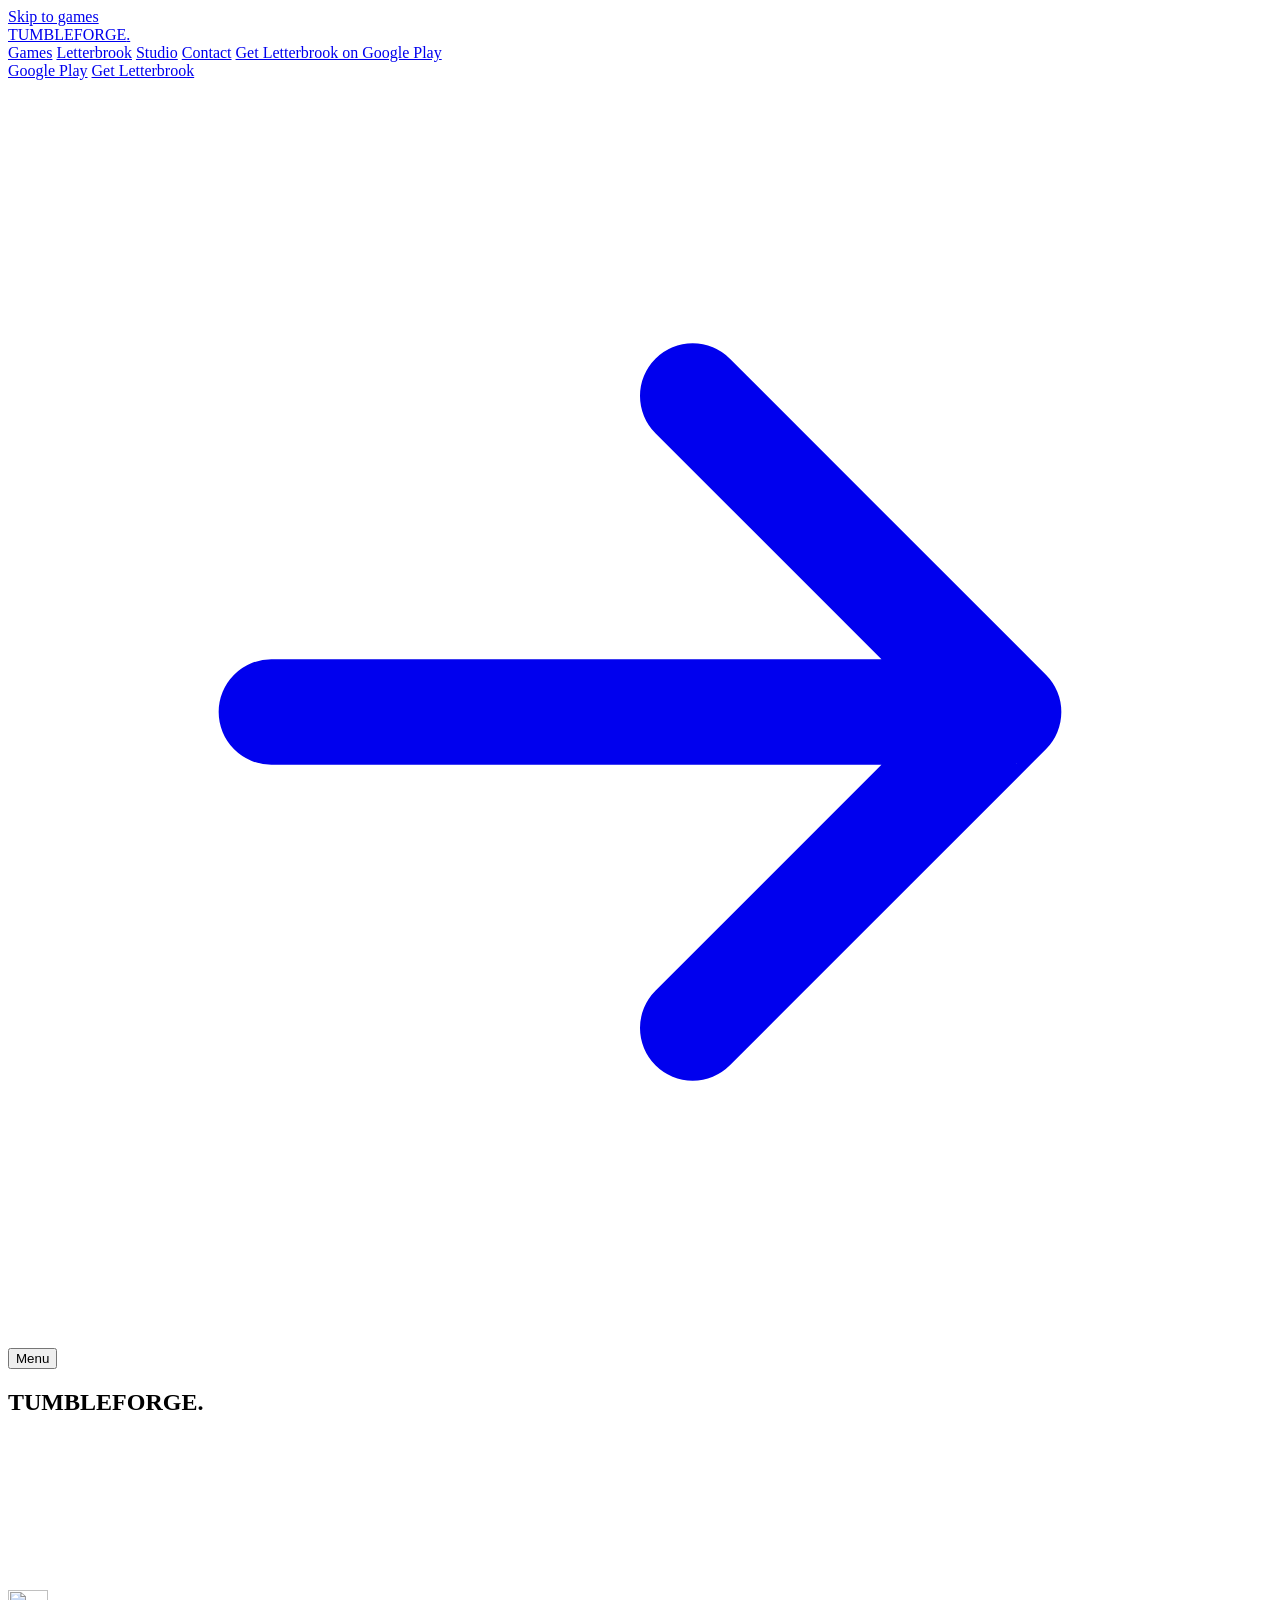
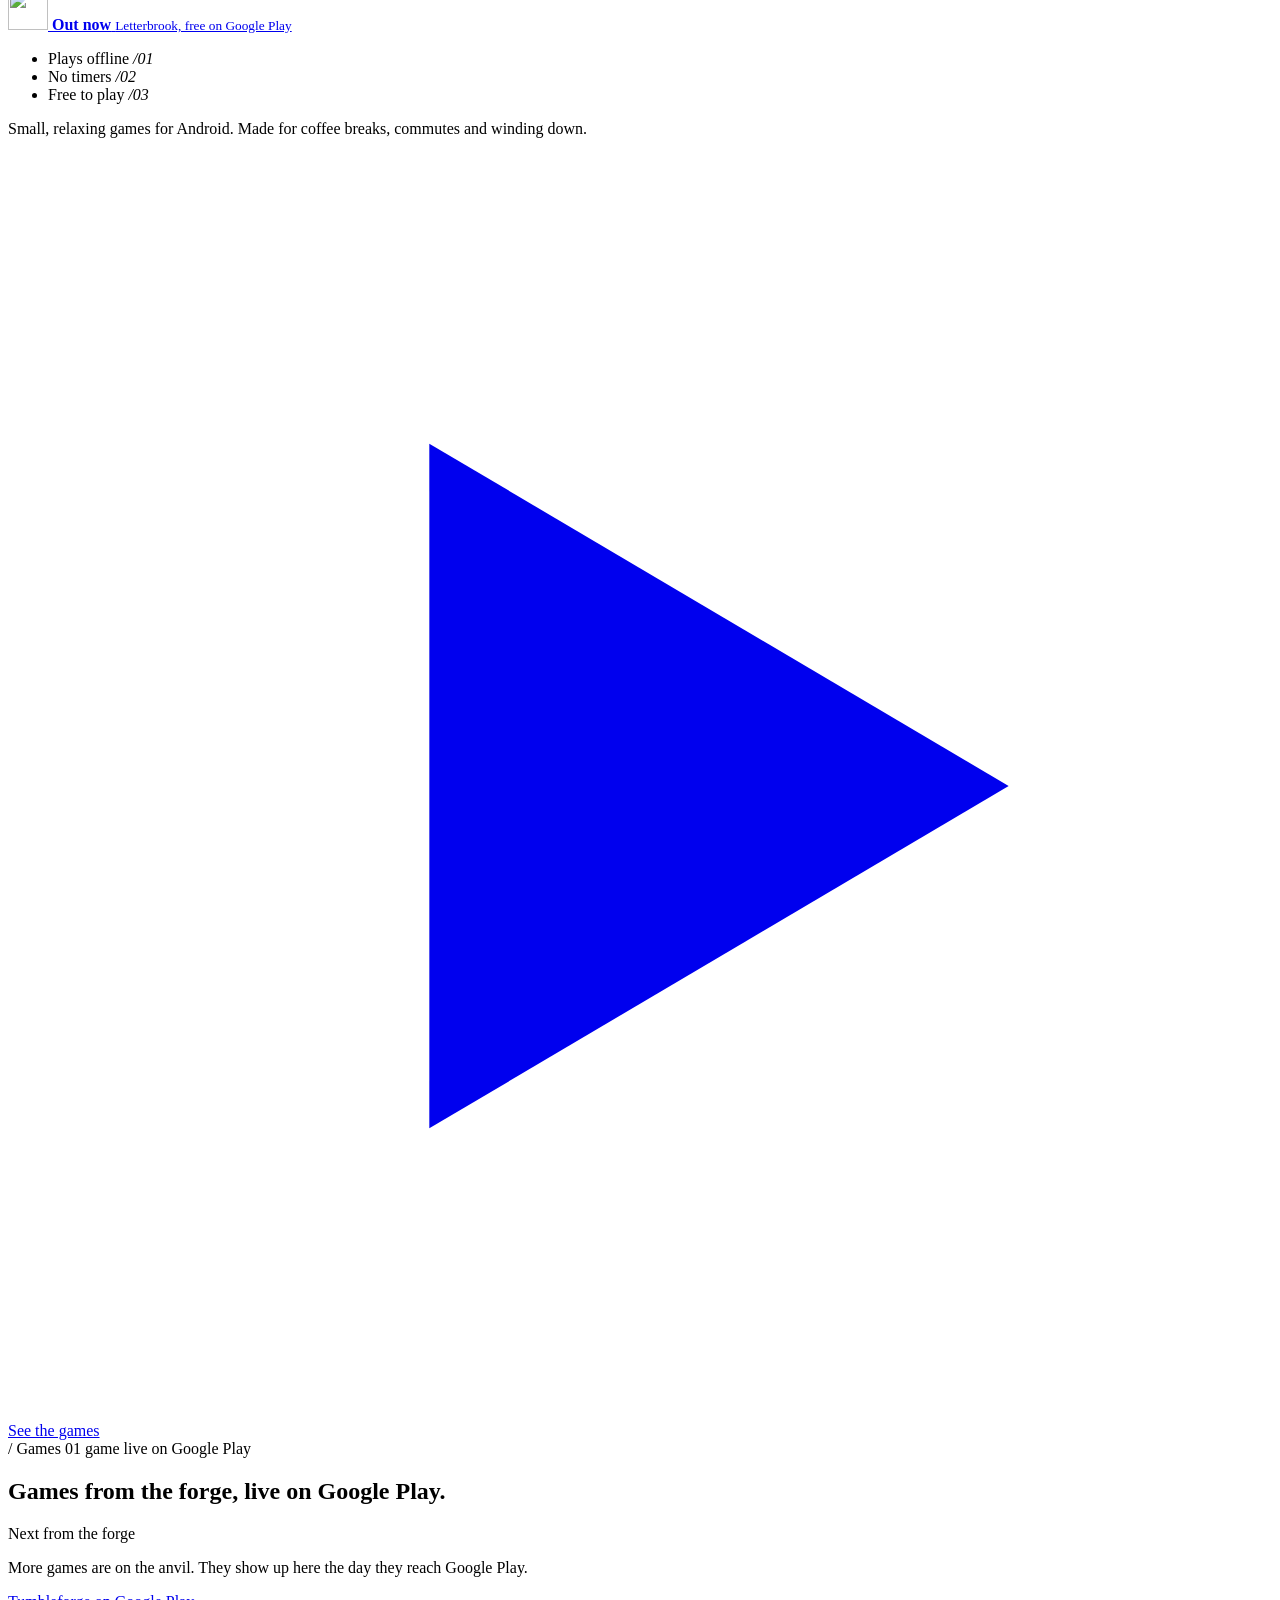
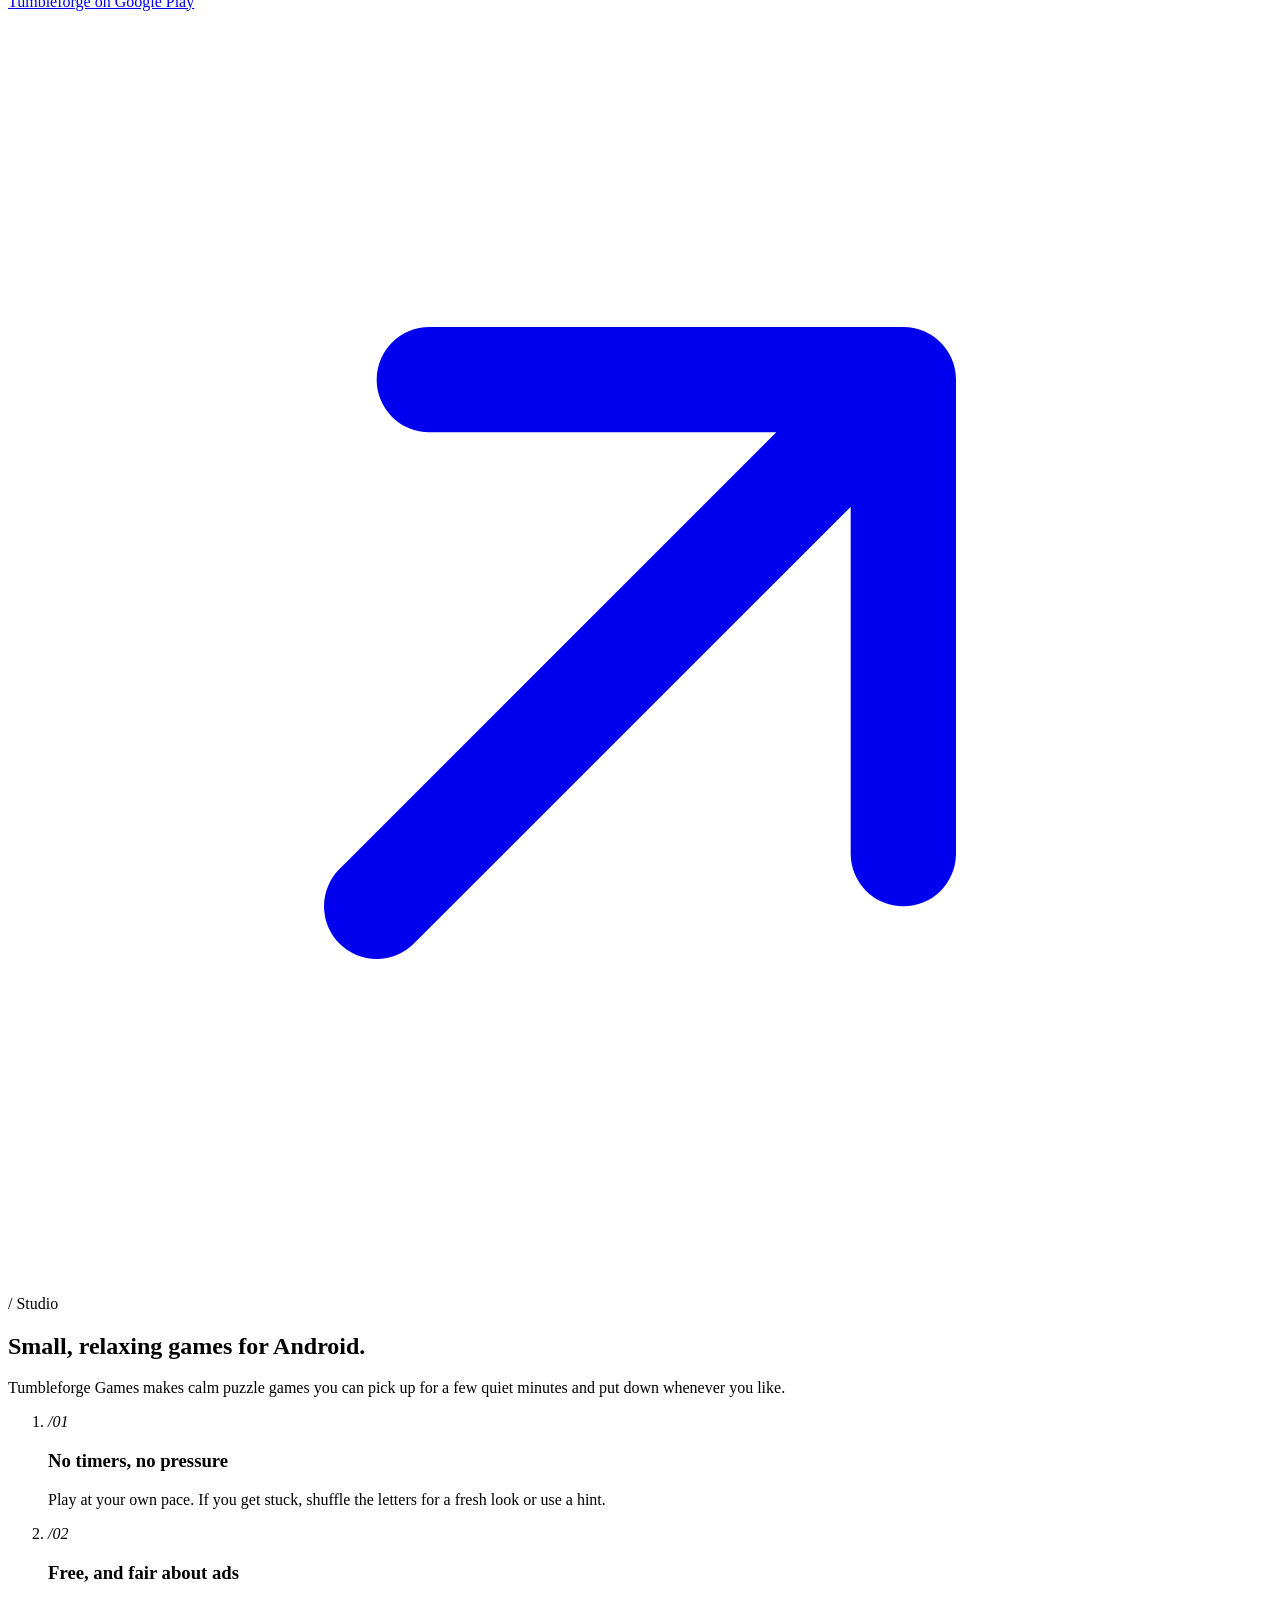
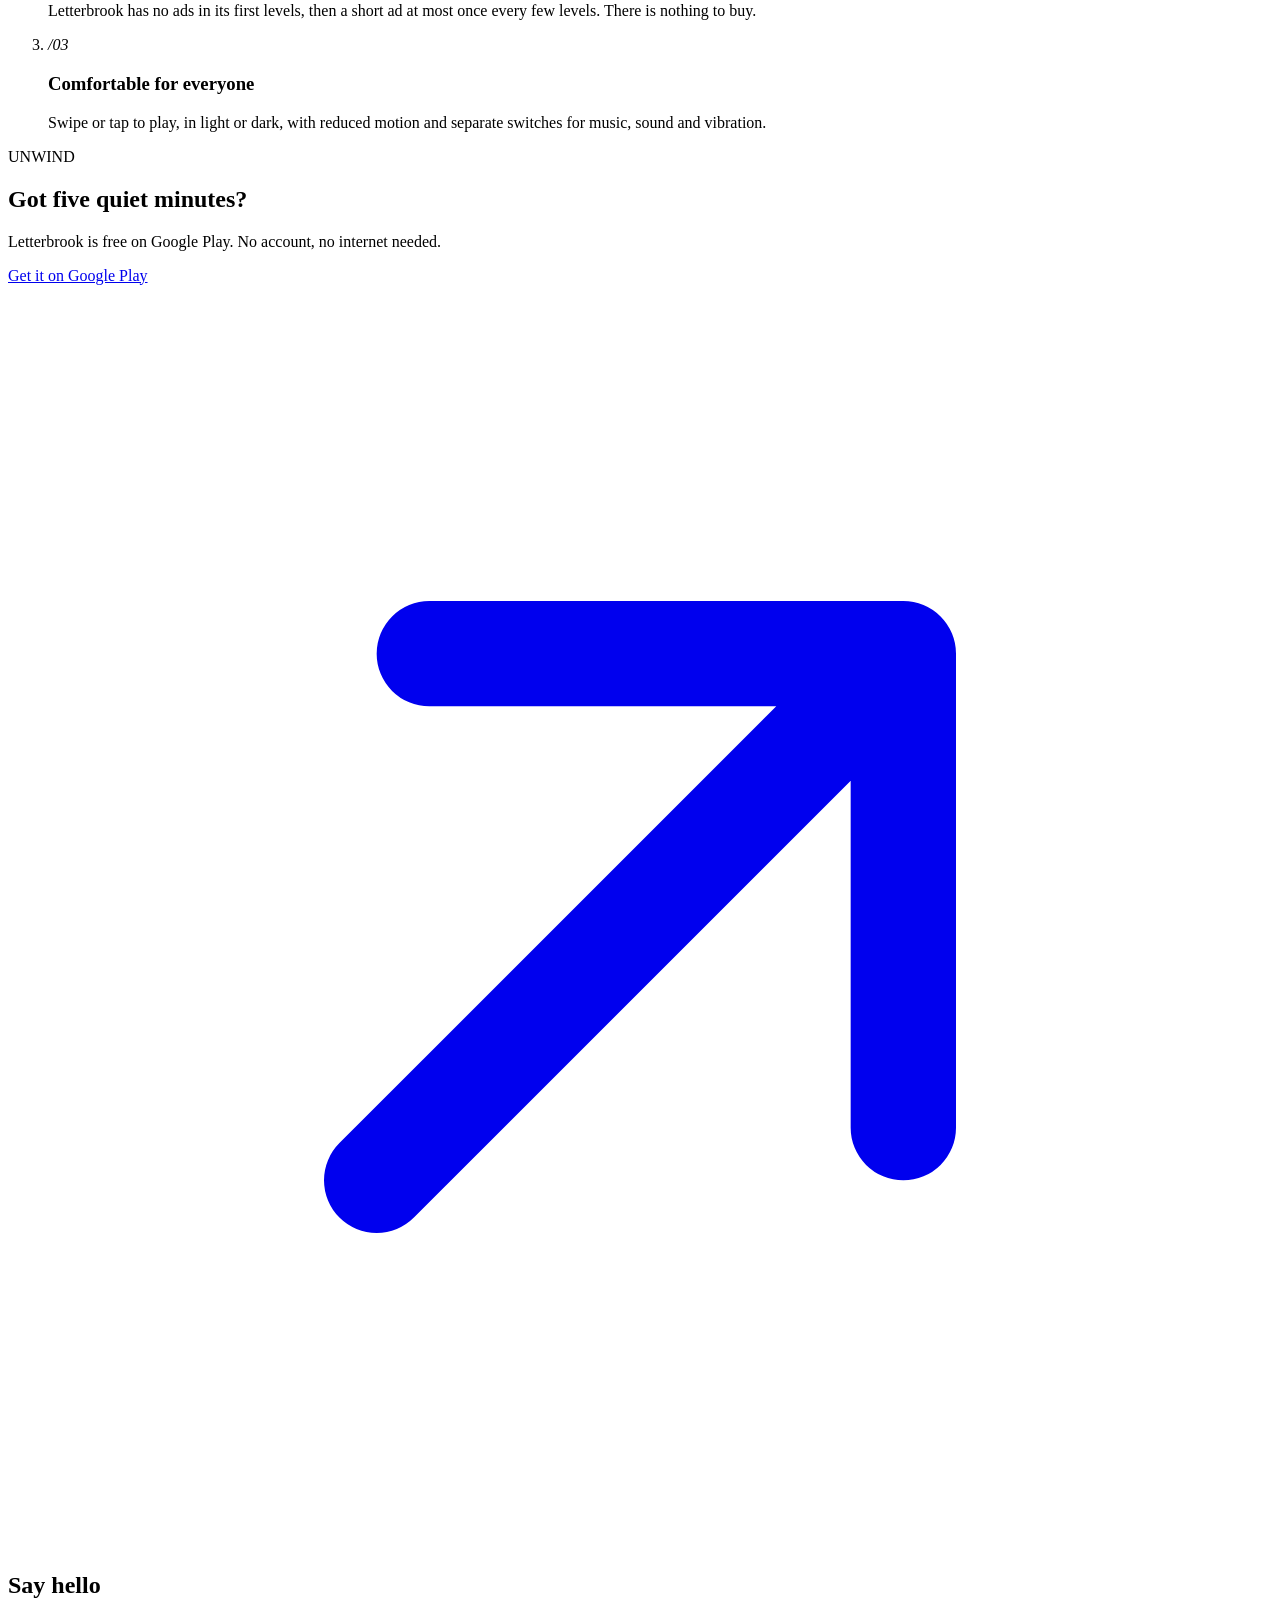
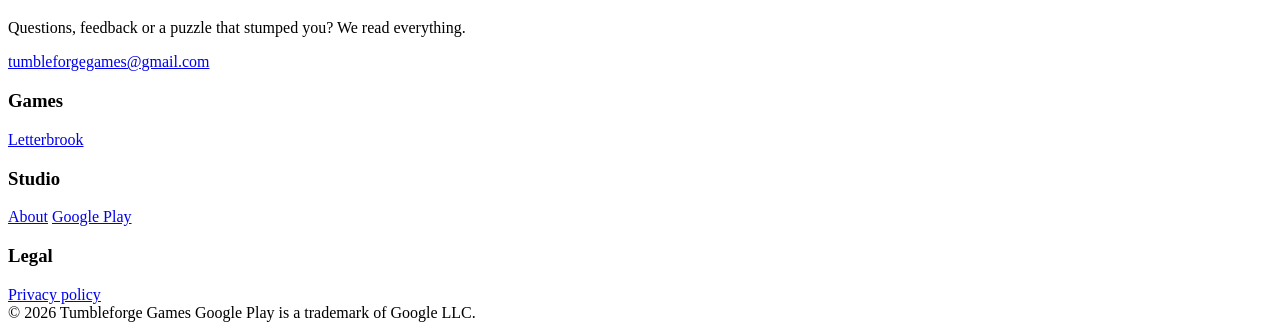
==== index.html @ 3a25e921 "Add Tumbleforge Games home page" ====
<!doctype html>
<html lang="en">
<head>
  <meta charset="utf-8">
  <meta name="viewport" content="width=device-width, initial-scale=1">
  <title>Tumbleforge Games | Small, relaxing games for Android</title>
  <meta name="description" content="Tumbleforge Games makes small, relaxing games for Android. Play Letterbrook, a calm word puzzle game, free on Google Play.">
  <link rel="canonical" href="https://tumbleforgegames.github.io/">
  <meta property="og:type" content="website">
  <meta property="og:url" content="https://tumbleforgegames.github.io/">
  <meta property="og:title" content="Tumbleforge Games">
  <meta property="og:description" content="Small, relaxing games for Android. Play Letterbrook, free on Google Play.">
  <meta name="theme-color" content="#ffffff">
  <link rel="icon" href="assets/favicon.svg" type="image/svg+xml">

  <link rel="preconnect" href="https://fonts.googleapis.com">
  <link rel="preconnect" href="https://fonts.gstatic.com" crossorigin>
  <link href="https://fonts.googleapis.com/css2?family=Bricolage+Grotesque:opsz,wght@12..96,400..800&family=Geist:wght@400..600&display=swap" rel="stylesheet">
  <link rel="stylesheet" href="css/styles.css">

  <script>document.documentElement.classList.add('js');</script>
  <script type="importmap">
    {
      "imports": {
        "three": "https://cdn.jsdelivr.net/npm/three@0.160.0/build/three.module.js"
      }
    }
  </script>
</head>
<body>
  <a class="skip-link" href="#games">Skip to games</a>

  <div class="frame" id="top">

    <header class="site-header">
      <a class="brand" href="#top" aria-label="Tumbleforge Games, back to top">TUMBLEFORGE<span>.</span></a>

      <nav class="nav" id="site-nav" aria-label="Primary">
        <a href="#games">Games</a>
        <a href="#letterbrook">Letterbrook</a>
        <a href="#studio">Studio</a>
        <a href="#contact">Contact</a>
        <a class="nav-cta" data-play-featured href="https://play.google.com/store/apps/details?id=com.letterbrook.game" target="_blank" rel="noopener">Get Letterbrook on Google Play</a>
      </nav>

      <div class="header-actions">
        <a class="text-link" data-dev-link href="https://play.google.com/store/apps/developer?id=Tumbleforgegames" target="_blank" rel="noopener">Google Play</a>
        <a class="btn btn-soft" data-play-featured href="https://play.google.com/store/apps/details?id=com.letterbrook.game" target="_blank" rel="noopener">
          Get Letterbrook
          <svg viewBox="0 0 24 24" fill="none" stroke="currentColor" stroke-width="2" stroke-linecap="round" stroke-linejoin="round" aria-hidden="true"><path d="M5 12h14M13 6l6 6-6 6"/></svg>
        </a>
        <button class="menu-toggle" type="button" aria-expanded="false" aria-controls="site-nav">Menu</button>
      </div>
    </header>

    <main>

      <!-- Hero -->
      <section class="hero" aria-label="Tumbleforge Games">
        <div class="hero-top">
          <h1 class="wordmark" aria-label="Tumbleforge Games">
            <span class="wm-line wm-tumble" aria-hidden="true"><span class="wm-l">T</span><span class="wm-l">U</span><span class="wm-l">M</span><span class="wm-l">B</span><span class="wm-l">L</span><span class="wm-l">E</span></span><span class="wm-line wm-forge" aria-hidden="true"><span class="wm-l">F</span><span class="wm-l">O</span><span class="wm-l">R</span><span class="wm-l">G</span><span class="wm-l">E</span><span class="wm-l">.</span></span>
          </h1>
        </div>

        <div class="hero-stage">
          <div class="orb" aria-hidden="true">
            <div class="orb-fallback"></div>
            <canvas></canvas>
          </div>

          <a class="hero-live" href="#letterbrook">
            <span class="hero-live-row">
              <img src="https://play-lh.googleusercontent.com/_T5wvb2CVoHyK0SyngUhgHWKQw8DTCuinGiiV-w_Zu1mKXPjFrcGIRZG7-gM18fZrtjzzLmc9_dNr8riw_nf=s240-rw" alt="" width="40" height="40">
              <strong>Out now</strong>
            </span>
            <small>Letterbrook, free on Google Play</small>
          </a>

          <ul class="hero-index">
            <li>Plays offline <i>/01</i></li>
            <li>No timers <i>/02</i></li>
            <li>Free to play <i>/03</i></li>
          </ul>

          <p class="hero-tagline">Small, relaxing games for Android. Made for coffee breaks, commutes and winding down.</p>

          <a class="hero-cta" href="#games">
            <svg viewBox="0 0 24 24" aria-hidden="true"><path d="M8 5.5v13l11-6.5z" fill="currentColor"/></svg>
            See the games
          </a>
        </div>
      </section>

      <!-- Games -->
      <section class="games panel-dark" id="games" aria-labelledby="games-title">
        <div class="kicker">
          <span>/ Games</span>
          <span id="games-count">01 game live on Google Play</span>
        </div>

        <h2 class="headline reveal" id="games-title">Games from the forge, live on <span class="hl">Google Play.</span></h2>

        <div id="game-list">
          <noscript>
            <p class="noscript-note">
              Our games are on Google Play:
              <a href="https://play.google.com/store/apps/developer?id=Tumbleforgegames">see everything by Tumbleforge Games</a>.
            </p>
          </noscript>
        </div>

        <div class="soon reveal">
          <div>
            <p class="soon-kicker">Next from the forge</p>
            <p class="soon-text">More games are on the anvil. They show up here the day they reach Google Play.</p>
          </div>
          <a class="btn btn-outline" data-dev-link href="https://play.google.com/store/apps/developer?id=Tumbleforgegames" target="_blank" rel="noopener">
            Tumbleforge on Google Play
            <svg viewBox="0 0 24 24" fill="none" stroke="currentColor" stroke-width="2" stroke-linecap="round" stroke-linejoin="round" aria-hidden="true"><path d="M7 17 17 7M8 7h9v9"/></svg>
          </a>
        </div>
      </section>

      <!-- Studio -->
      <section class="studio" id="studio" aria-labelledby="studio-title">
        <p class="kicker kicker-light"><span>/ Studio</span></p>
        <div class="studio-grid">
          <h2 class="reveal" id="studio-title">Small, relaxing games for Android.</h2>
          <div>
            <p class="lede reveal">Tumbleforge Games makes calm puzzle games you can pick up for a few quiet minutes and put down whenever you like.</p>
            <ol class="principles">
              <li class="reveal">
                <i>/01</i>
                <div>
                  <h3>No timers, no pressure</h3>
                  <p>Play at your own pace. If you get stuck, shuffle the letters for a fresh look or use a hint.</p>
                </div>
              </li>
              <li class="reveal">
                <i>/02</i>
                <div>
                  <h3>Free, and fair about ads</h3>
                  <p>Letterbrook has no ads in its first levels, then a short ad at most once every few levels. There is nothing to buy.</p>
                </div>
              </li>
              <li class="reveal">
                <i>/03</i>
                <div>
                  <h3>Comfortable for everyone</h3>
                  <p>Swipe or tap to play, in light or dark, with reduced motion and separate switches for music, sound and vibration.</p>
                </div>
              </li>
            </ol>
          </div>
        </div>
      </section>

      <!-- Call to action -->
      <section class="cta" aria-labelledby="cta-title">
        <div class="tiles" aria-hidden="true">
          <span>U</span><span>N</span><span>W</span><span>I</span><span>N</span><span>D</span>
        </div>
        <h2 id="cta-title">Got five quiet minutes?</h2>
        <p>Letterbrook is free on Google Play. No account, no internet needed.</p>
        <a class="btn btn-dark btn-lg" data-play-featured href="https://play.google.com/store/apps/details?id=com.letterbrook.game" target="_blank" rel="noopener">
          Get it on Google Play
          <svg viewBox="0 0 24 24" fill="none" stroke="currentColor" stroke-width="2" stroke-linecap="round" stroke-linejoin="round" aria-hidden="true"><path d="M7 17 17 7M8 7h9v9"/></svg>
        </a>
      </section>

    </main>

    <!-- Contact / footer -->
    <footer class="site-footer" id="contact">
      <div class="footer-grid">
        <div class="footer-contact">
          <h2>Say hello</h2>
          <p>Questions, feedback or a puzzle that stumped you? We read everything.</p>
          <a class="contact-mail" href="mailto:tumbleforgegames@gmail.com">tumbleforgegames@gmail.com</a>
        </div>

        <div class="footer-col">
          <h3>Games</h3>
          <div id="footer-games">
            <a href="https://play.google.com/store/apps/details?id=com.letterbrook.game" target="_blank" rel="noopener">Letterbrook</a>
          </div>
        </div>

        <div class="footer-col">
          <h3>Studio</h3>
          <a href="#studio">About</a>
          <a data-dev-link href="https://play.google.com/store/apps/developer?id=Tumbleforgegames" target="_blank" rel="noopener">Google Play</a>
        </div>

        <div class="footer-col">
          <h3>Legal</h3>
          <a href="https://dhruvpaul10.github.io/privacy-policy.html" target="_blank" rel="noopener">Privacy policy</a>
        </div>
      </div>

      <div class="footer-base">
        <span>&copy; <span id="year">2026</span> Tumbleforge Games</span>
        <span>Google Play is a trademark of Google LLC.</span>
      </div>
    </footer>

  </div>

  <script src="js/games.js"></script>
  <script src="js/main.js"></script>
  <script src="js/orb.js"></script>
</body>
</html>
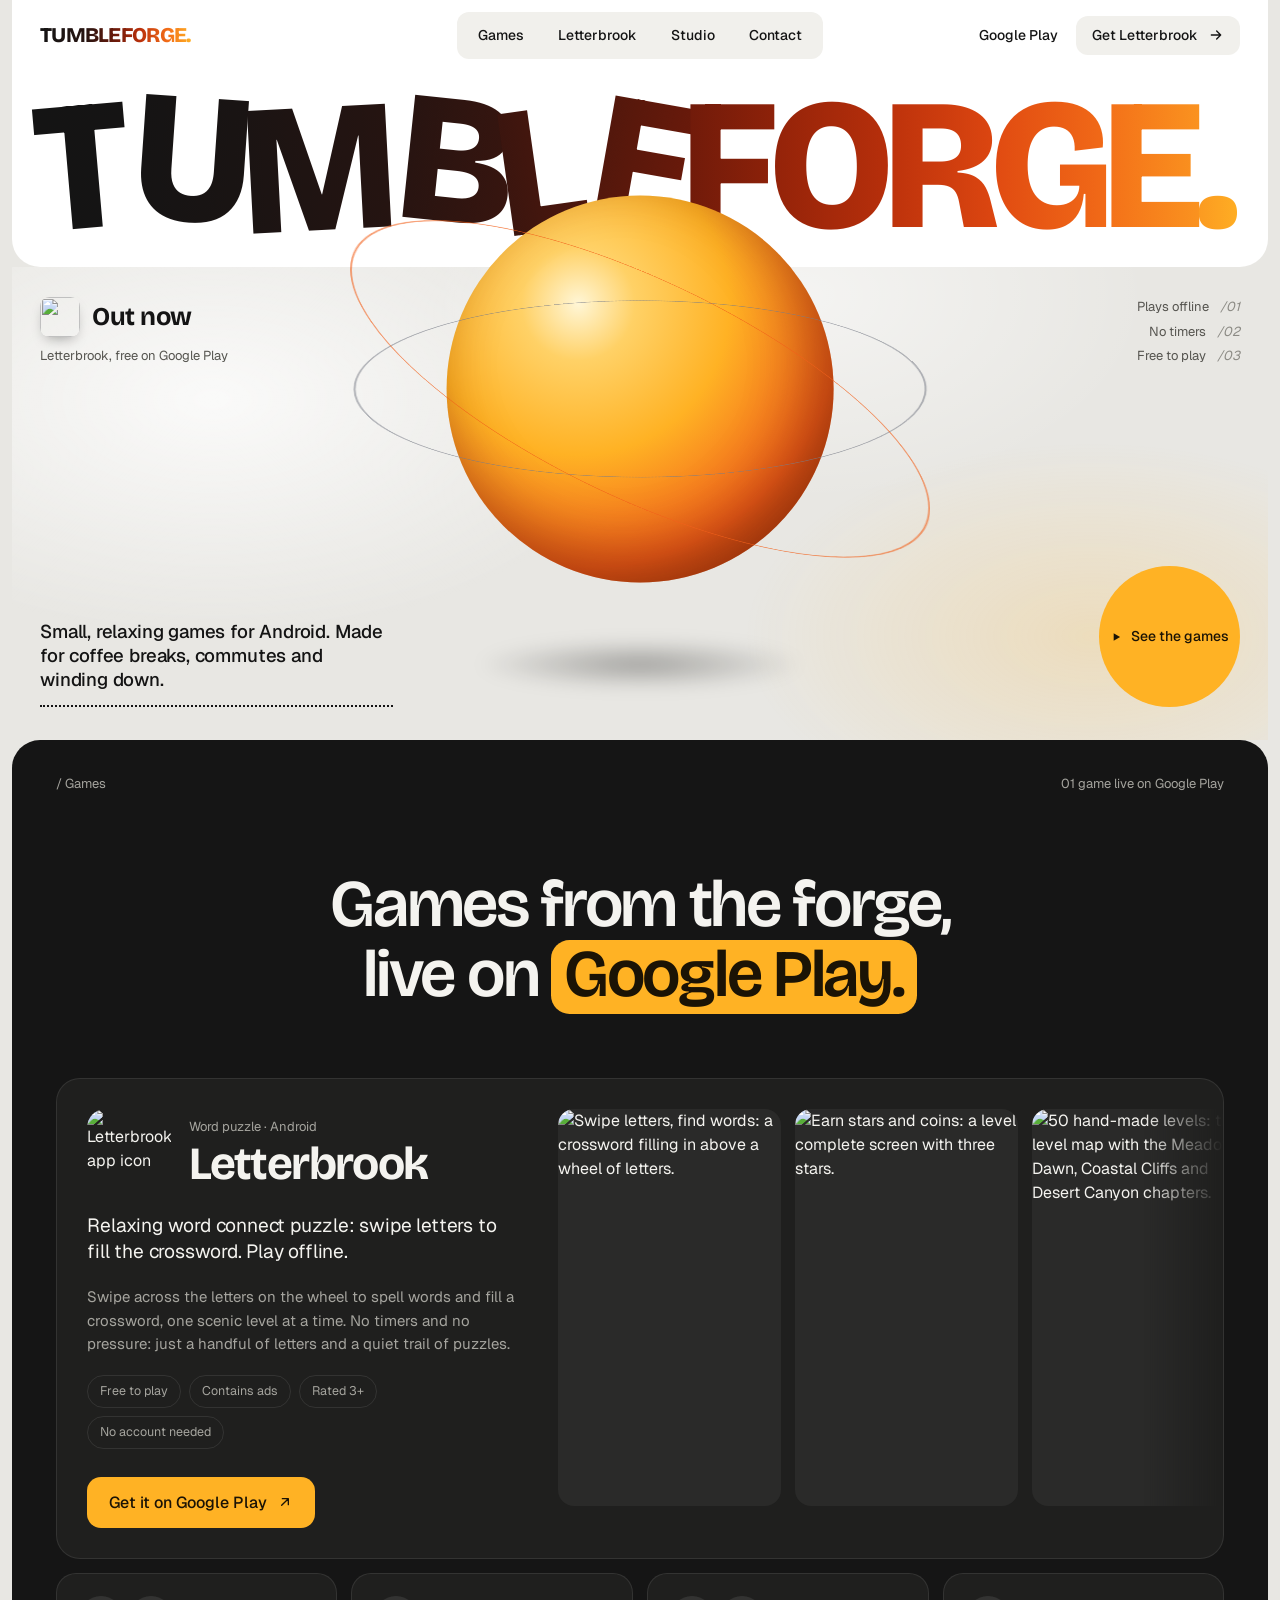
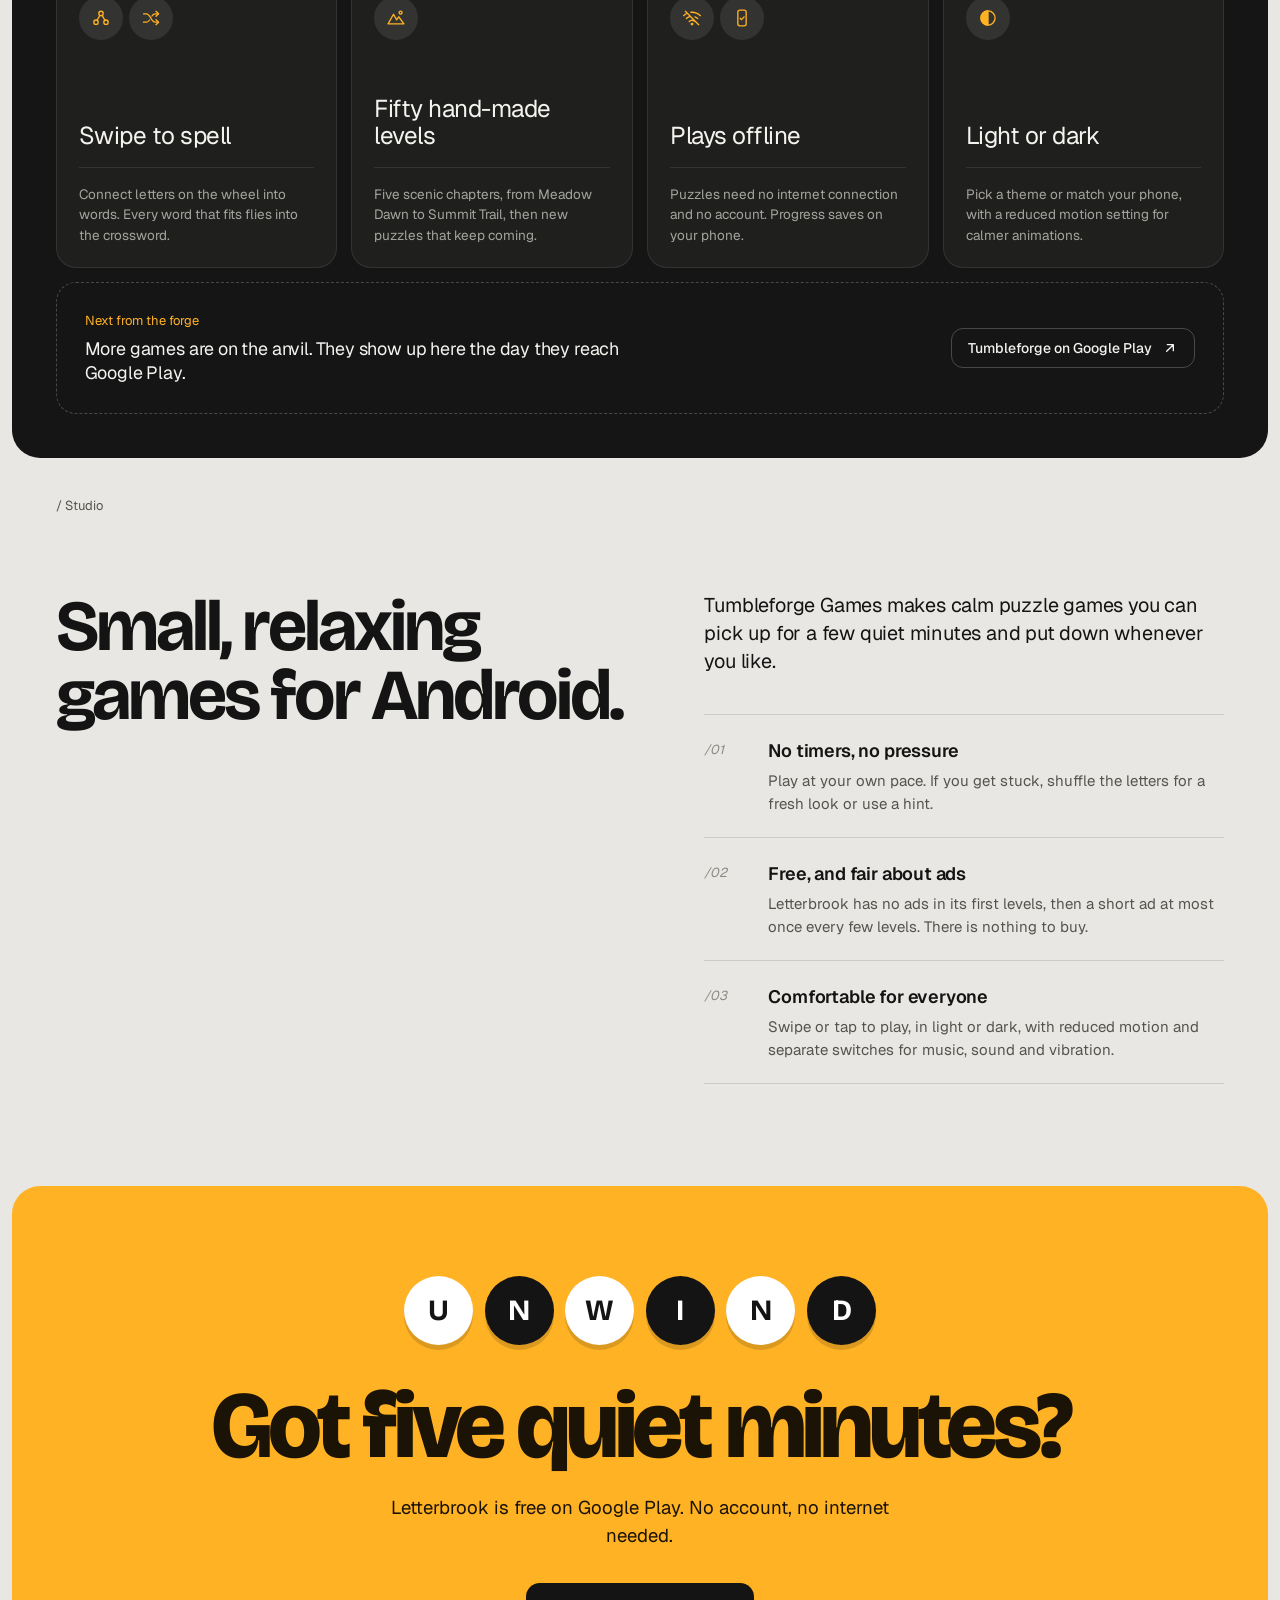
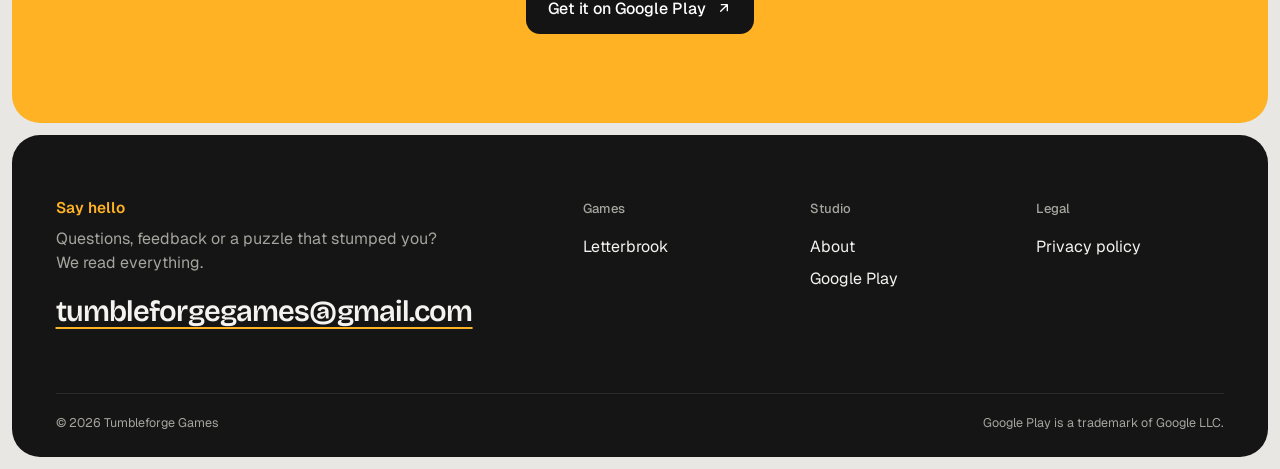
==== commit a4e04223: "Add privacy policy page and link it from the footer" ====
--- a/index.html
+++ b/index.html
@@ -195,7 +195,7 @@
 
         <div class="footer-col">
           <h3>Legal</h3>
-          <a href="https://dhruvpaul10.github.io/privacy-policy.html" target="_blank" rel="noopener">Privacy policy</a>
+          <a href="privacy-policy.html">Privacy policy</a>
         </div>
       </div>
 
--- a/css/styles.css
+++ b/css/styles.css
@@ -0,0 +1,844 @@
+/* Tumbleforge Games
+   ------------------------------------------------------------------
+   The whole look hangs off the variables below. Change --accent and
+   --accent-2 to recolour the site (the 3D orb picks them up too).
+*/
+:root {
+  --bg: #e8e7e3;
+  --paper: #ffffff;
+  --soft: #f1f0ec;
+  --ink: #141414;
+  --ink-2: #55544f;
+  --ink-3: #8b8a84;
+  --line: rgba(20, 20, 20, 0.13);
+
+  --panel: #151515;
+  --panel-2: #1f1f1e;
+  --panel-line: rgba(255, 255, 255, 0.09);
+  --on-dark: #f4f3ef;
+  --on-dark-2: #a5a49e;
+
+  --accent: #ffb224;      /* molten amber */
+  --accent-2: #f2601a;    /* ember */
+  --accent-ink: #1b1305;
+
+  /* Wordmark heat ramp: cold iron at the T, glowing at the full stop */
+  --heat-0: #141414;
+  --heat-1: #151414;
+  --heat-2: #1a1413;
+  --heat-3: #261411;
+  --heat-4: #38150f;
+  --heat-5: #50170c;
+  --heat-6: #6d1a0a;
+  --heat-7: #912209;
+  --heat-8: #ba300b;
+  --heat-9: #df4811;
+  --heat-10: #f36d18;
+  --heat-11: #fb9620;
+  --heat-12: #ffb224;
+
+  --r-xl: 28px;
+  --r-lg: 20px;
+  --r-md: 12px;
+  --gutter: clamp(16px, 2.2vw, 32px);
+
+  --font-display: "Bricolage Grotesque", "Arial Black", "Helvetica Neue", Arial, sans-serif;
+  --font-body: "Geist", "Segoe UI", system-ui, -apple-system, Roboto, Arial, sans-serif;
+  --ease: cubic-bezier(0.2, 0.7, 0.1, 1);
+}
+
+*,
+*::before,
+*::after { box-sizing: border-box; }
+
+html {
+  scroll-behavior: smooth;
+  -webkit-text-size-adjust: 100%;
+}
+
+body {
+  margin: 0;
+  background: var(--bg);
+  color: var(--ink);
+  font-family: var(--font-body);
+  font-size: 16px;
+  line-height: 1.5;
+  -webkit-font-smoothing: antialiased;
+  text-rendering: optimizeLegibility;
+}
+
+img { display: block; max-width: 100%; }
+a { color: inherit; }
+h1, h2, h3, h4, p { margin: 0; }
+
+:focus-visible {
+  outline: 2px solid var(--accent-2);
+  outline-offset: 3px;
+  border-radius: 6px;
+}
+
+section[id],
+article[id],
+footer[id] { scroll-margin-top: 88px; }
+
+.skip-link {
+  position: absolute;
+  left: 16px;
+  top: -60px;
+  z-index: 100;
+  padding: 10px 16px;
+  background: var(--ink);
+  color: #fff;
+  border-radius: 10px;
+  text-decoration: none;
+}
+.skip-link:focus { top: 12px; }
+
+.frame {
+  max-width: 1760px;
+  margin: 0 auto;
+  padding: 0 12px 12px;
+}
+
+/* Buttons ---------------------------------------------------------- */
+.btn {
+  display: inline-flex;
+  align-items: center;
+  gap: 10px;
+  padding: 11px 16px;
+  border: 0;
+  border-radius: var(--r-md);
+  font: 500 14px/1.2 var(--font-body);
+  text-decoration: none;
+  white-space: nowrap;
+  cursor: pointer;
+  transition: background 0.25s, color 0.25s, transform 0.25s var(--ease), border-color 0.25s;
+}
+.btn svg { width: 16px; height: 16px; flex: none; transition: transform 0.25s var(--ease); }
+.btn:hover svg { transform: translate(2px, 0); }
+.btn-lg { padding: 16px 22px; font-size: 16px; border-radius: 14px; }
+
+.btn-soft { background: var(--soft); color: var(--ink); }
+.btn-soft:hover { background: var(--ink); color: #fff; }
+
+.btn-accent { background: var(--accent); color: var(--accent-ink); }
+.btn-accent:hover { background: #fff; }
+
+.btn-dark { background: var(--ink); color: #fff; }
+.btn-dark:hover { background: #fff; color: var(--ink); }
+
+.btn-outline { border: 1px solid rgba(255, 255, 255, 0.22); color: var(--on-dark); background: transparent; }
+.btn-outline:hover { background: var(--on-dark); color: var(--ink); border-color: var(--on-dark); }
+
+/* Header ----------------------------------------------------------- */
+.site-header {
+  position: sticky;
+  top: 0;
+  z-index: 60;
+  display: grid;
+  grid-template-columns: 1fr auto 1fr;
+  align-items: center;
+  gap: 16px;
+  padding: 12px var(--gutter);
+  background: var(--paper);
+  transition: border-radius 0.3s, box-shadow 0.3s;
+}
+.site-header.is-scrolled {
+  border-radius: 0 0 var(--r-lg) var(--r-lg);
+  box-shadow: 0 14px 34px -22px rgba(0, 0, 0, 0.45);
+}
+
+.brand {
+  justify-self: start;
+  padding: 2px 0.06em 2px 0;
+  font: 800 21px/1 var(--font-display);
+  letter-spacing: -0.035em;
+  text-decoration: none;
+  color: var(--ink);
+  transition: opacity 0.3s, transform 0.3s var(--ease);
+}
+@supports ((-webkit-background-clip: text) or (background-clip: text)) {
+  /* Same heat ramp as the big wordmark, in one sweep */
+  .brand {
+    background: linear-gradient(90deg, var(--heat-0) 0%, var(--heat-3) 30%, var(--heat-6) 50%, var(--heat-8) 66%, var(--heat-10) 84%, var(--heat-12) 100%);
+    -webkit-background-clip: text;
+            background-clip: text;
+    color: transparent;
+  }
+}
+.js .brand { opacity: 0; transform: translateY(-6px); pointer-events: none; }
+.js .show-brand .brand { opacity: 1; transform: none; pointer-events: auto; }
+
+.nav {
+  display: flex;
+  gap: 2px;
+  padding: 5px;
+  background: var(--soft);
+  border-radius: var(--r-md);
+}
+.nav a {
+  padding: 8px 16px;
+  border-radius: 8px;
+  font-size: 14px;
+  font-weight: 500;
+  text-decoration: none;
+  transition: background 0.2s;
+}
+.nav a:hover { background: var(--paper); }
+.nav .nav-cta { display: none; }
+
+.header-actions {
+  justify-self: end;
+  display: flex;
+  align-items: center;
+  gap: 6px;
+}
+.text-link {
+  padding: 8px 12px;
+  font-size: 14px;
+  font-weight: 500;
+  text-decoration: none;
+  border-radius: 8px;
+}
+.text-link:hover { text-decoration: underline; text-underline-offset: 4px; }
+
+.menu-toggle {
+  display: none;
+  padding: 11px 14px;
+  border: 0;
+  border-radius: var(--r-md);
+  background: var(--ink);
+  color: #fff;
+  font: 500 14px/1.2 var(--font-body);
+  cursor: pointer;
+}
+
+/* Hero ------------------------------------------------------------- */
+.hero { position: relative; overflow: hidden; }
+
+.hero-top {
+  background: var(--paper);
+  border-radius: 0 0 var(--r-xl) var(--r-xl);
+  padding: clamp(8px, 1.3vw, 22px) var(--gutter) clamp(14px, 1.8vw, 30px);
+  overflow: hidden;
+}
+
+/* The wordmark: a bar of iron in the forge.
+   TUMBLE is cold and still tumbling, each letter caught at its own angle.
+   FORGE stands straight and heats up letter by letter, from dark iron at
+   the F to a glowing tip at the full stop. Colours come from --heat-0..12. */
+.wordmark {
+  width: max-content;
+  font-family: var(--font-display);
+  font-weight: 800;
+  font-size: 11.6vw;           /* JS fits this to the exact width */
+  line-height: 0.84;
+  white-space: nowrap;
+  text-transform: uppercase;
+}
+.wm-l {
+  display: inline-block;
+  margin: -0.06em -0.052em;
+  padding: 0.06em 0.03em;
+  color: var(--b);
+  transform-origin: 50% 78%;
+  transform: translateY(var(--y, 0em)) rotate(var(--r, 0deg));
+  transition: transform 0.55s var(--ease);
+}
+.wm-tumble .wm-l { margin-inline: -0.038em; }
+@supports ((-webkit-background-clip: text) or (background-clip: text)) {
+  .wm-l {
+    background: linear-gradient(90deg, var(--a), var(--b));
+    -webkit-background-clip: text;
+            background-clip: text;
+    color: transparent;
+  }
+}
+
+.wm-tumble .wm-l:nth-child(1) { --a: var(--heat-0); --b: var(--heat-1); --r: -5deg;  --y: 0.012em;  --i: 0; }
+.wm-tumble .wm-l:nth-child(2) { --a: var(--heat-1); --b: var(--heat-2); --r: 4deg;   --y: -0.034em; --i: 1; }
+.wm-tumble .wm-l:nth-child(3) { --a: var(--heat-2); --b: var(--heat-3); --r: -3deg;  --y: 0.02em;   --i: 2; }
+.wm-tumble .wm-l:nth-child(4) { --a: var(--heat-3); --b: var(--heat-4); --r: 6deg;   --y: -0.022em; --i: 3; }
+.wm-tumble .wm-l:nth-child(5) { --a: var(--heat-4); --b: var(--heat-5); --r: -8deg;  --y: 0.028em;  --i: 4; }
+.wm-tumble .wm-l:nth-child(6) { --a: var(--heat-5); --b: var(--heat-6); --r: 10deg;  --y: -0.014em; --i: 5; }
+.wm-forge .wm-l:nth-child(1)  { --a: var(--heat-6);  --b: var(--heat-7);  --i: 5; }
+.wm-forge .wm-l:nth-child(2)  { --a: var(--heat-7);  --b: var(--heat-8);  --i: 4; }
+.wm-forge .wm-l:nth-child(3)  { --a: var(--heat-8);  --b: var(--heat-9);  --i: 3; }
+.wm-forge .wm-l:nth-child(4)  { --a: var(--heat-9);  --b: var(--heat-10); --i: 2; }
+.wm-forge .wm-l:nth-child(5)  { --a: var(--heat-10); --b: var(--heat-11); --i: 1; }
+.wm-forge .wm-l:nth-child(6)  { --a: var(--heat-11); --b: var(--heat-12); --i: 0; }
+
+/* Nudge a letter and it hops */
+.wm-l:hover { transform: translateY(calc(var(--y, 0em) - 0.05em)) rotate(calc(var(--r, 0deg) * -1.3)); }
+
+/* On load: TUMBLE drops in and settles, then the heat creeps up FORGE */
+.js .wm-tumble .wm-l {
+  animation:
+    wm-drop 0.95s cubic-bezier(0.3, 0.7, 0.3, 1) calc(var(--i) * 70ms + 120ms) backwards,
+    wm-heat 1.2s ease-out calc(var(--i) * -90ms + 1900ms) backwards;
+}
+.js .wm-forge .wm-l { animation: wm-heat 1.2s ease-out calc(var(--i) * 110ms + 800ms) backwards; }
+@keyframes wm-drop {
+  0%   { opacity: 0; transform: translateY(-1.1em) rotate(calc(var(--r) - 38deg)); }
+  20%  { opacity: 1; }
+  62%  { transform: translateY(calc(var(--y) + 0.03em)) rotate(calc(var(--r) + 7deg)); }
+  82%  { transform: translateY(calc(var(--y) - 0.012em)) rotate(calc(var(--r) - 2deg)); }
+  100% { transform: translateY(var(--y)) rotate(var(--r)); }
+}
+@keyframes wm-heat {
+  from { color: var(--heat-0); }
+}
+@media (forced-colors: active) {
+  .wm-l { background: none; color: CanvasText; }
+}
+
+.hero-stage {
+  position: relative;
+  display: grid;
+  grid-template-columns: 1fr 1fr;
+  grid-template-rows: auto 1fr auto;
+  min-height: clamp(360px, 37vw, 620px);
+  padding: clamp(20px, 2.2vw, 36px) var(--gutter) clamp(24px, 2.6vw, 44px);
+}
+.hero-stage::before {
+  content: "";
+  position: absolute;
+  inset: 0;
+  z-index: 0;
+  pointer-events: none;
+  background:
+    radial-gradient(55% 80% at 16% 28%, rgba(255, 255, 255, 0.8), transparent 62%),
+    radial-gradient(42% 62% at 86% 78%, rgba(255, 178, 36, 0.2), transparent 66%),
+    radial-gradient(46% 70% at 62% 6%, rgba(255, 255, 255, 0.55), transparent 62%);
+}
+.hero-stage > * { position: relative; z-index: 6; }
+
+/* The orb: a CSS sphere shows first, the WebGL one fades in over it */
+.hero-stage > .orb {
+  position: absolute;
+  left: 50%;
+  top: 0;
+  z-index: 5;
+  width: clamp(320px, 56vw, 880px);
+  aspect-ratio: 1;
+  transform: translate(-50%, -33%);
+  pointer-events: none;
+}
+.orb::after {
+  content: "";
+  position: absolute;
+  left: 27%;
+  right: 27%;
+  bottom: 8%;
+  height: 7%;
+  background: radial-gradient(closest-side, rgba(0, 0, 0, 0.3), transparent);
+  filter: blur(8px);
+}
+.orb canvas {
+  position: absolute;
+  inset: 0;
+  width: 100%;
+  height: 100%;
+  opacity: 0;
+  transition: opacity 0.9s;
+}
+.orb-fallback {
+  position: absolute;
+  inset: 23%;
+  border-radius: 50%;
+  background: radial-gradient(circle at 34% 28%, #fff6d6 0, #ffd166 15%, var(--accent) 40%, var(--accent-2) 70%, #8a2c06 100%);
+  box-shadow: inset -18px -26px 60px rgba(90, 20, 0, 0.45);
+  transition: opacity 0.9s;
+}
+.orb-fallback::before,
+.orb-fallback::after {
+  content: "";
+  position: absolute;
+  inset: -24%;
+  border-radius: 50%;
+  border: 2px solid rgba(120, 125, 135, 0.55);
+  transform: rotateX(72deg) rotateZ(-18deg);
+}
+.orb-fallback::after {
+  inset: -32%;
+  border-color: rgba(242, 96, 26, 0.6);
+  transform: rotateX(68deg) rotateY(24deg);
+}
+.orb.is-live canvas { opacity: 1; }
+.orb.is-live .orb-fallback { opacity: 0; }
+
+.hero-live {
+  grid-column: 1;
+  grid-row: 1;
+  justify-self: start;
+  display: grid;
+  gap: 8px;
+  text-decoration: none;
+}
+.hero-live-row { display: flex; align-items: center; gap: 12px; }
+.hero-live img { width: 40px; height: 40px; border-radius: 24%; box-shadow: 0 6px 14px -6px rgba(0, 0, 0, 0.4); }
+.hero-live strong { font: 700 clamp(22px, 2vw, 30px)/1 var(--font-display); letter-spacing: -0.02em; }
+.hero-live small { font-size: 13px; color: var(--ink-2); }
+.hero-live:hover small { text-decoration: underline; text-underline-offset: 3px; }
+
+.hero-index {
+  grid-column: 2;
+  grid-row: 1;
+  justify-self: end;
+  margin: 0;
+  padding: 0;
+  list-style: none;
+  text-align: right;
+  font-size: 13px;
+  line-height: 1.9;
+  color: var(--ink-2);
+}
+.hero-index i { margin-left: 8px; color: var(--ink-3); }
+
+.hero-tagline {
+  grid-column: 1;
+  grid-row: 3;
+  align-self: end;
+  max-width: 19em;
+  padding-bottom: 14px;
+  border-bottom: 2px dotted var(--ink);
+  font-size: clamp(17px, 1.45vw, 22px);
+  font-weight: 500;
+  line-height: 1.3;
+  letter-spacing: -0.01em;
+}
+
+.hero-cta {
+  grid-column: 2;
+  grid-row: 3;
+  justify-self: end;
+  align-self: end;
+  display: flex;
+  align-items: center;
+  justify-content: center;
+  gap: 8px;
+  width: clamp(124px, 11vw, 172px);
+  aspect-ratio: 1;
+  border-radius: 50%;
+  background: var(--accent);
+  color: var(--accent-ink);
+  font-size: 14px;
+  font-weight: 500;
+  text-decoration: none;
+  transition: transform 0.4s var(--ease), background 0.25s;
+}
+.hero-cta svg { width: 14px; height: 14px; flex: none; }
+.hero-cta:hover { transform: scale(1.07); background: var(--ink); color: #fff; }
+
+/* Dark panel: games ------------------------------------------------ */
+.panel-dark {
+  background: var(--panel);
+  color: var(--on-dark);
+  border-radius: var(--r-xl);
+  padding: clamp(24px, 2.6vw, 40px) clamp(16px, 3.4vw, 56px) clamp(16px, 3.4vw, 56px);
+}
+
+.kicker {
+  display: flex;
+  justify-content: space-between;
+  gap: 16px;
+  font-size: 13px;
+  color: var(--on-dark-2);
+}
+.kicker-light { color: var(--ink-2); }
+
+.headline {
+  max-width: 15em;
+  margin: clamp(48px, 6vw, 104px) auto clamp(40px, 5vw, 80px);
+  font: 600 clamp(34px, 5.2vw, 78px)/1.05 var(--font-display);
+  letter-spacing: -0.035em;
+  text-align: center;
+  text-wrap: balance;
+}
+.hl {
+  display: inline-block;
+  padding: 0 0.2em 0.06em;
+  border-radius: 0.28em;
+  color: var(--accent-ink);
+  background: linear-gradient(var(--accent), var(--accent)) no-repeat 0 0 / 100% 100%;
+  transition: background-size 0.9s var(--ease) 0.35s, color 0.35s 0.55s;
+}
+.js .reveal:not(.in) .hl { background-size: 0% 100%; color: inherit; }
+
+.game + .game { margin-top: clamp(40px, 5vw, 80px); }
+
+.game-card {
+  display: grid;
+  grid-template-columns: minmax(300px, 0.85fr) 1.25fr;
+  gap: clamp(24px, 3vw, 56px);
+  padding: clamp(20px, 2.4vw, 40px);
+  background: var(--panel-2);
+  border: 1px solid var(--panel-line);
+  border-radius: 24px;
+  overflow: hidden;
+}
+.game-info {
+  display: flex;
+  flex-direction: column;
+  align-items: flex-start;
+  gap: 20px;
+  min-width: 0;
+}
+.game-id { display: flex; align-items: center; gap: 18px; }
+.game-icon { width: 84px; height: 84px; border-radius: 22%; flex: none; }
+.game-genre { font-size: 13px; color: var(--on-dark-2); margin-bottom: 6px; }
+.game-name {
+  font: 700 clamp(34px, 3.6vw, 54px)/0.95 var(--font-display);
+  letter-spacing: -0.035em;
+}
+.game-tagline { font-size: clamp(18px, 1.5vw, 22px); line-height: 1.35; letter-spacing: -0.01em; }
+.game-desc { max-width: 34em; font-size: 15px; line-height: 1.55; color: var(--on-dark-2); }
+
+.chips { display: flex; flex-wrap: wrap; gap: 8px; margin: 0; padding: 0; list-style: none; }
+.chips li {
+  padding: 6px 12px;
+  border: 1px solid var(--panel-line);
+  border-radius: 999px;
+  font-size: 12.5px;
+  color: var(--on-dark-2);
+}
+.game-actions { margin-top: auto; padding-top: 8px; }
+
+.game-shots {
+  display: flex;
+  gap: 14px;
+  min-width: 0;
+  margin-right: calc(-1 * clamp(20px, 2.4vw, 40px));
+  padding-right: clamp(20px, 2.4vw, 40px);
+  overflow-x: auto;
+  scroll-snap-type: x proximity;
+  scrollbar-width: none;
+  cursor: grab;
+  -webkit-mask-image: linear-gradient(90deg, #000 88%, transparent);
+          mask-image: linear-gradient(90deg, #000 88%, transparent);
+}
+.game-shots::-webkit-scrollbar { display: none; }
+.game-shots.is-dragging { cursor: grabbing; scroll-snap-type: none; }
+.game-shots img {
+  flex: none;
+  width: auto;
+  height: clamp(340px, 31vw, 500px);
+  aspect-ratio: 9 / 16;
+  object-fit: cover;
+  border-radius: 16px;
+  background: #2a2a29;
+  scroll-snap-align: start;
+  user-select: none;
+  -webkit-user-drag: none;
+}
+
+.feature-grid {
+  display: grid;
+  grid-template-columns: repeat(4, 1fr);
+  gap: 14px;
+  margin-top: 14px;
+}
+.feature {
+  display: flex;
+  flex-direction: column;
+  min-height: clamp(250px, 23vw, 340px);
+  padding: 22px;
+  background: var(--panel-2);
+  border: 1px solid var(--panel-line);
+  border-radius: var(--r-lg);
+  transition: transform 0.4s var(--ease), border-color 0.3s, background 0.3s;
+}
+.feature-icons { display: flex; gap: 6px; }
+.feature-icons span {
+  display: grid;
+  place-items: center;
+  width: 44px;
+  height: 44px;
+  border-radius: 50%;
+  background: rgba(255, 255, 255, 0.09);
+  color: var(--accent);
+  transition: background 0.3s, color 0.3s;
+}
+.feature-icons svg { width: 20px; height: 20px; }
+.feature h4 {
+  max-width: 8.5em;
+  margin-top: auto;
+  padding-top: 32px;
+  font: 400 clamp(21px, 1.9vw, 28px)/1.12 var(--font-body);
+  letter-spacing: -0.02em;
+}
+.feature p {
+  margin-top: 18px;
+  padding-top: 16px;
+  border-top: 1px solid var(--panel-line);
+  font-size: 13.5px;
+  line-height: 1.5;
+  color: var(--on-dark-2);
+}
+.feature:hover { transform: translateY(-6px); border-color: rgba(255, 178, 36, 0.55); background: #232322; }
+.feature:hover .feature-icons span { background: var(--accent); color: var(--accent-ink); }
+
+.soon {
+  display: flex;
+  align-items: center;
+  justify-content: space-between;
+  gap: 24px;
+  margin-top: 14px;
+  padding: clamp(20px, 2.2vw, 32px);
+  border: 1px dashed rgba(255, 255, 255, 0.22);
+  border-radius: var(--r-lg);
+}
+.soon-kicker { margin-bottom: 6px; font-size: 13px; color: var(--accent); }
+.soon-text { max-width: 30em; font-size: clamp(17px, 1.4vw, 21px); line-height: 1.35; letter-spacing: -0.01em; }
+
+.noscript-note { padding: 24px; text-align: center; }
+
+/* Studio ----------------------------------------------------------- */
+.studio { padding: clamp(28px, 3vw, 44px) clamp(16px, 3.4vw, 56px) clamp(72px, 8vw, 128px); }
+.studio-grid {
+  display: grid;
+  grid-template-columns: 1.1fr 1fr;
+  gap: clamp(32px, 6vw, 112px);
+  align-items: start;
+  margin-top: clamp(44px, 6vw, 96px);
+}
+.studio h2 {
+  font: 700 clamp(38px, 5.6vw, 88px)/0.96 var(--font-display);
+  letter-spacing: -0.04em;
+  text-wrap: balance;
+}
+.lede {
+  max-width: 30em;
+  margin-bottom: clamp(28px, 3vw, 44px);
+  font-size: clamp(18px, 1.55vw, 23px);
+  line-height: 1.4;
+  letter-spacing: -0.01em;
+}
+.principles { margin: 0; padding: 0; list-style: none; border-top: 1px solid var(--line); }
+.principles li {
+  display: grid;
+  grid-template-columns: 56px 1fr;
+  gap: 8px;
+  padding: 22px 0;
+  border-bottom: 1px solid var(--line);
+}
+.principles i { padding-top: 3px; font-size: 13px; color: var(--ink-3); }
+.principles h3 { margin-bottom: 6px; font-size: 18px; font-weight: 600; letter-spacing: -0.01em; }
+.principles p { max-width: 36em; font-size: 15px; color: var(--ink-2); }
+
+/* Call to action --------------------------------------------------- */
+.cta {
+  position: relative;
+  padding: clamp(52px, 7vw, 112px) clamp(16px, 4vw, 64px);
+  background: var(--accent);
+  color: var(--accent-ink);
+  border-radius: var(--r-xl);
+  text-align: center;
+  overflow: hidden;
+}
+.tiles {
+  display: flex;
+  justify-content: center;
+  gap: clamp(5px, 0.9vw, 12px);
+  margin-bottom: clamp(24px, 3vw, 44px);
+}
+.tiles span {
+  display: grid;
+  place-items: center;
+  width: clamp(42px, 5.4vw, 76px);
+  aspect-ratio: 1;
+  border-radius: 50%;
+  background: #fff;
+  color: var(--ink);
+  font: 700 clamp(18px, 2.3vw, 32px)/1 var(--font-display);
+  box-shadow: 0 5px 0 rgba(0, 0, 0, 0.14);
+  animation: bob 3.4s ease-in-out infinite;
+}
+.tiles span:nth-child(even) { background: var(--ink); color: #fff; }
+.tiles span:nth-child(2) { animation-delay: -0.5s; }
+.tiles span:nth-child(3) { animation-delay: -1s; }
+.tiles span:nth-child(4) { animation-delay: -1.5s; }
+.tiles span:nth-child(5) { animation-delay: -2s; }
+.tiles span:nth-child(6) { animation-delay: -2.5s; }
+@keyframes bob {
+  0%, 100% { transform: translateY(0) rotate(-3deg); }
+  50% { transform: translateY(-9px) rotate(3deg); }
+}
+.cta h2 {
+  font: 800 clamp(40px, 7.4vw, 120px)/0.92 var(--font-display);
+  letter-spacing: -0.045em;
+  text-wrap: balance;
+}
+.cta p {
+  max-width: 28em;
+  margin: clamp(16px, 1.8vw, 28px) auto clamp(24px, 2.6vw, 40px);
+  font-size: clamp(17px, 1.45vw, 21px);
+}
+
+/* Footer ----------------------------------------------------------- */
+.site-footer {
+  margin-top: 12px;
+  padding: clamp(40px, 5vw, 80px) clamp(16px, 3.4vw, 56px) 24px;
+  background: var(--panel);
+  color: var(--on-dark);
+  border-radius: var(--r-xl);
+}
+.footer-grid {
+  display: grid;
+  grid-template-columns: 2.6fr 1fr 1fr 1fr;
+  gap: clamp(24px, 3vw, 48px);
+}
+.footer-contact h2 { font: 600 clamp(15px, 1.2vw, 17px)/1.3 var(--font-body); color: var(--accent); }
+.footer-contact p { max-width: 24em; margin: 8px 0 20px; color: var(--on-dark-2); }
+.contact-mail {
+  font: 600 clamp(19px, 2.3vw, 36px)/1.15 var(--font-display);
+  letter-spacing: -0.03em;
+  overflow-wrap: anywhere;
+  text-decoration: underline;
+  text-decoration-color: var(--accent);
+  text-decoration-thickness: 2px;
+  text-underline-offset: 0.2em;
+  transition: color 0.2s;
+}
+.contact-mail:hover { color: var(--accent); }
+.footer-col h3 { margin-bottom: 12px; font-size: 13px; font-weight: 500; color: var(--on-dark-2); }
+.footer-col a { display: block; width: max-content; padding: 4px 0; text-decoration: none; transition: color 0.2s; }
+.footer-col a:hover { color: var(--accent); }
+.footer-base {
+  display: flex;
+  flex-wrap: wrap;
+  justify-content: space-between;
+  gap: 8px 24px;
+  margin-top: clamp(40px, 5vw, 72px);
+  padding-top: 20px;
+  border-top: 1px solid var(--panel-line);
+  font-size: 12.5px;
+  color: var(--on-dark-2);
+}
+
+/* Scroll reveal ---------------------------------------------------- */
+.js .reveal { opacity: 0; }
+.js .reveal.in { opacity: 1; animation: rise 0.8s var(--ease) var(--d, 0s) backwards; }
+@keyframes rise {
+  from { opacity: 0; transform: translateY(26px); }
+}
+
+/* Responsive ------------------------------------------------------- */
+@media (max-width: 1080px) {
+  .game-card { grid-template-columns: 1fr; }
+  .game-actions { margin-top: 0; }
+  .feature-grid { grid-template-columns: repeat(2, 1fr); }
+  .feature { min-height: 230px; }
+}
+
+@media (max-width: 900px) {
+  .site-header { grid-template-columns: 1fr auto; }
+  .menu-toggle { display: inline-block; }
+  .text-link { display: none; }
+  .nav {
+    position: absolute;
+    left: 0;
+    right: 0;
+    top: 100%;
+    display: none;
+    flex-direction: column;
+    padding: 8px;
+    background: var(--paper);
+    border-radius: 0 0 var(--r-lg) var(--r-lg);
+    box-shadow: 0 24px 40px -24px rgba(0, 0, 0, 0.5);
+  }
+  .nav a { padding: 14px 16px; font-size: 16px; }
+  .nav a:hover { background: var(--soft); }
+  .nav-open .nav { display: flex; }
+  .nav-open.site-header { border-radius: 0; }
+
+  .studio-grid { grid-template-columns: 1fr; }
+  .footer-grid { grid-template-columns: 1fr 1fr 1fr; }
+  .footer-contact { grid-column: 1 / -1; }
+  .contact-mail { font-size: clamp(19px, 5.4vw, 36px); }
+  .soon { flex-direction: column; align-items: flex-start; }
+}
+
+@media (max-width: 640px) {
+  :root { --r-xl: 22px; }
+  .frame { padding: 0 8px 8px; }
+
+  /* Phone header: logo and Menu only; the store link moves into the menu */
+  .header-actions .btn-soft { display: none; }
+  .nav .nav-cta {
+    display: block;
+    margin-top: 6px;
+    background: var(--accent);
+    color: var(--accent-ink);
+    text-align: center;
+  }
+  .nav .nav-cta:hover { background: var(--ink); color: #fff; }
+
+  .wordmark { font-size: 26vw; line-height: 0.82; }
+  .wm-line { display: block; }
+
+  .hero-stage {
+    display: flex;
+    flex-direction: column;
+    gap: 22px;
+    min-height: 0;
+    padding-top: 0;
+  }
+  .hero-stage > .orb {
+    position: relative;
+    left: auto;
+    order: 0;
+    width: 116%;
+    margin: -24% -8% -12%;
+    transform: none;
+  }
+  .hero-tagline { order: 1; max-width: none; font-size: 20px; }
+  .hero-live { order: 2; }
+  .hero-index {
+    order: 3;
+    display: flex;
+    flex-wrap: wrap;
+    gap: 4px 18px;
+    text-align: left;
+  }
+  .hero-index i { margin-left: 4px; }
+  .hero-cta {
+    order: 4;
+    width: 100%;
+    aspect-ratio: auto;
+    padding: 18px;
+    border-radius: 16px;
+    font-size: 16px;
+  }
+  .hero-cta:hover { transform: none; }
+
+  .kicker { flex-direction: column; gap: 2px; }
+  .game-id { gap: 12px; }
+  .game-id > div { min-width: 0; }
+  .game-icon { width: 60px; height: 60px; }
+  .game-name { font-size: clamp(24px, 8vw, 40px); overflow-wrap: anywhere; }
+  .game-shots img { height: 380px; }
+  .game-actions, .game-actions .btn, .cta .btn { width: 100%; justify-content: center; }
+  .feature-grid { grid-template-columns: 1fr; }
+  .feature { min-height: 0; }
+  .feature h4 { padding-top: 40px; max-width: none; }
+  .soon .btn { width: 100%; justify-content: center; white-space: normal; }
+  .principles li { grid-template-columns: 44px 1fr; }
+  .footer-grid { grid-template-columns: 1fr 1fr; }
+}
+
+@media (prefers-reduced-motion: reduce) {
+  html { scroll-behavior: auto; }
+  .js .reveal,
+  .js .reveal.in { opacity: 1; animation: none; }
+  .tiles span { animation: none; }
+  .js .wm-tumble .wm-l,
+  .js .wm-forge .wm-l { animation: none; }
+  .wm-l { transition: none; }
+  .hl,
+  .feature,
+  .hero-cta,
+  .btn,
+  .btn svg { transition: none; }
+  .js .reveal:not(.in) .hl { background-size: 100% 100%; color: var(--accent-ink); }
+}
